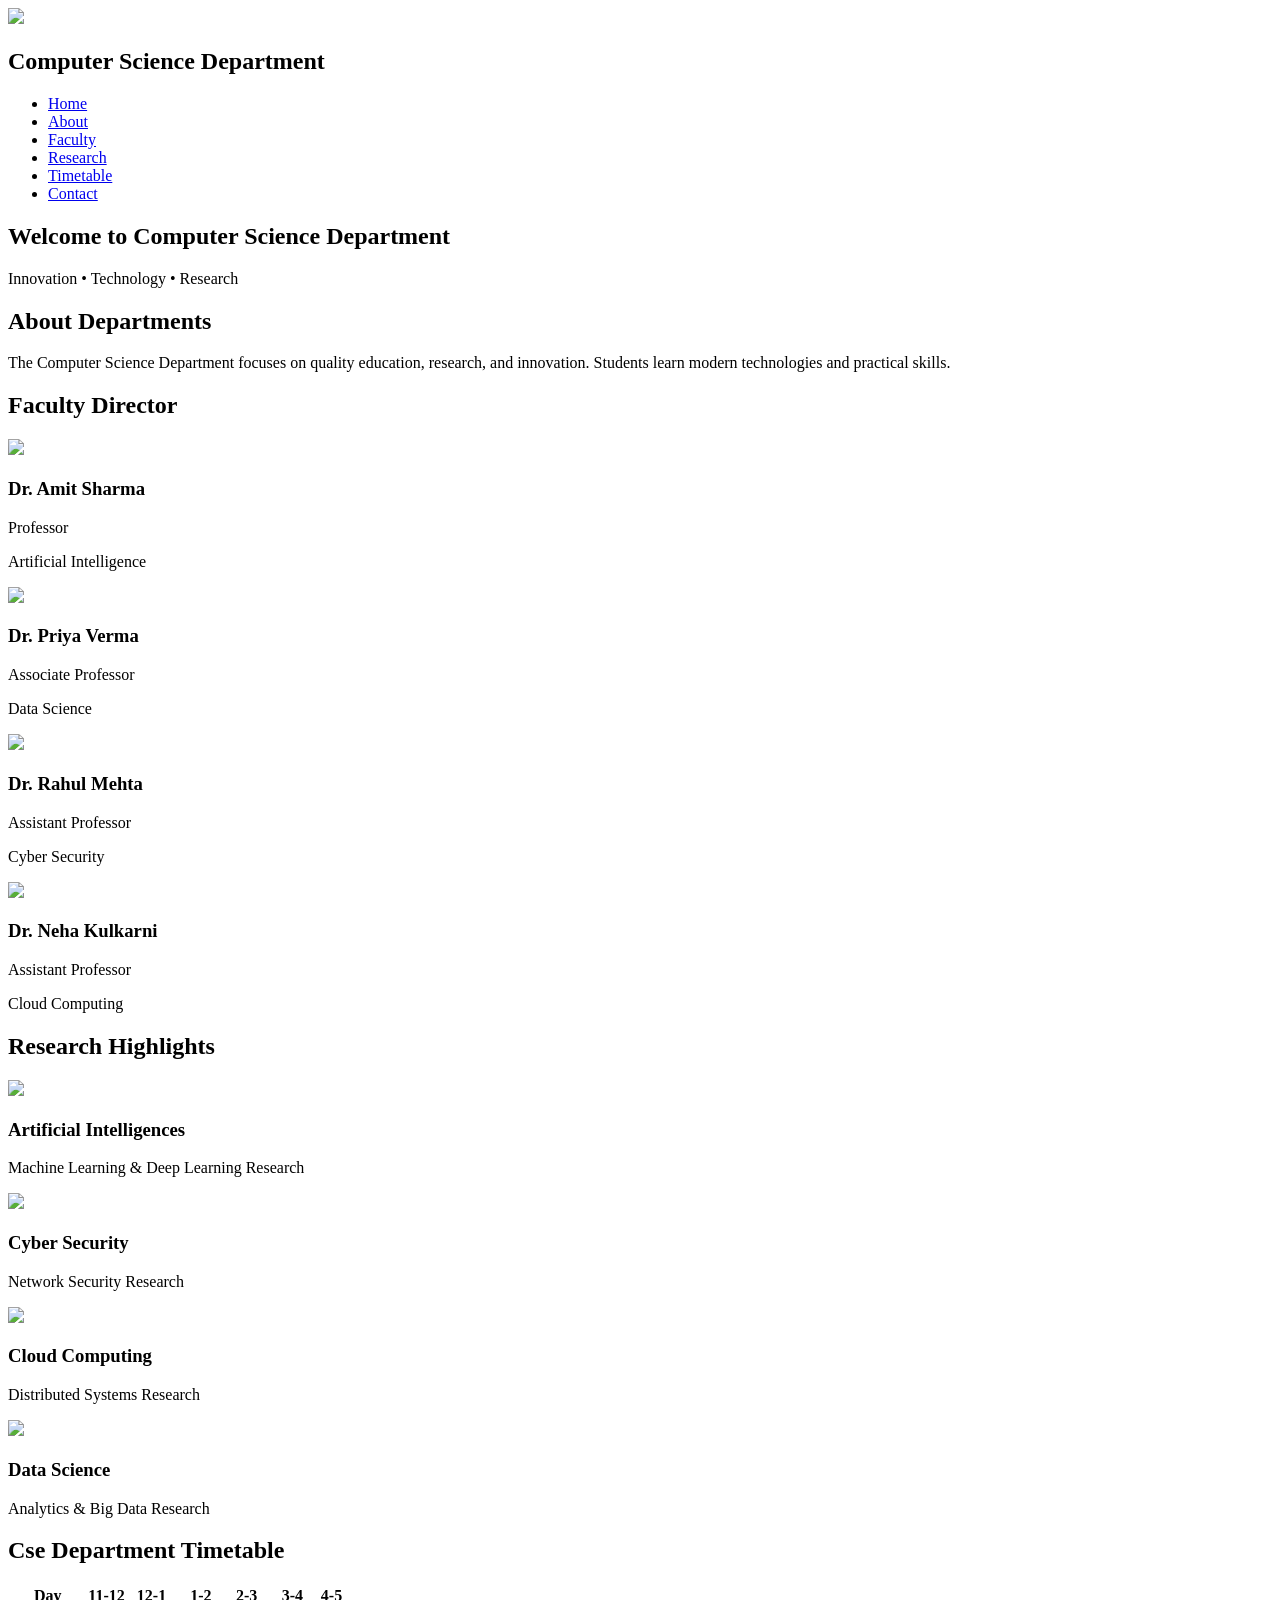
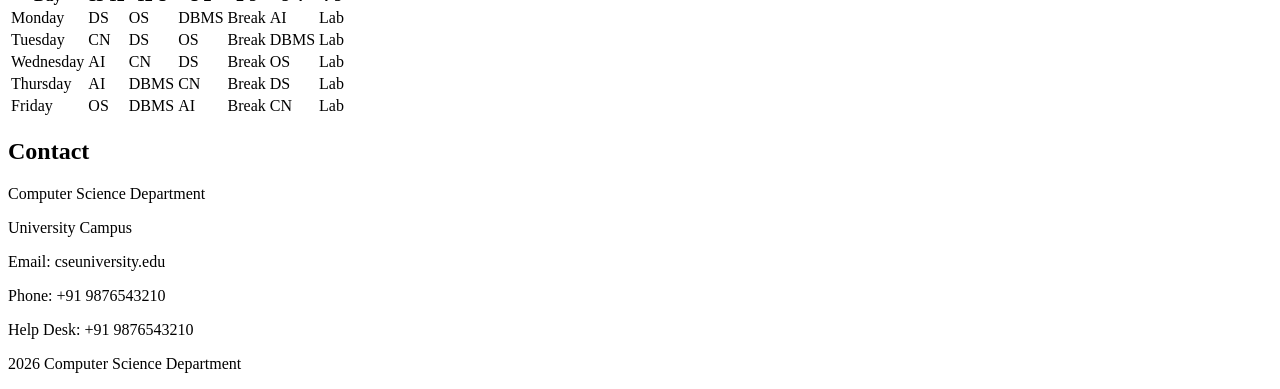
==== index.html @ 28548a64 "use footer tag in last" ====
<!DOCTYPE html>
<html lang="en">

<head>
    <meta charset="UTF-8">
    <meta name="viewport" content="width=device-width, initial-scale=1.0">
    <title>cse department website</title>
</head>

<body>
    <header class="header" <div class="logo">
        <img src="https://cdn-icons-png.flaticon.com/512/3135/3135755.png">
        <h2>Computer Science Department</h2>
        </div>
        <nav class="navbar">
            <ul>
                <li><a href="#home">Home</a></li>
                <li><a href="#about">About</a></li>
                <li><a href="#faculty">Faculty</a></li>
                <li><a href="#research">Research</a></li>
                <li><a href="#timetable">Timetable</a></li>
                <li><a href="#contact">Contact</a></li>
            </ul>
        </nav>

    </header>
    <section class="hero" id="home">
        <h1>Welcome to Computer Science Department</h1>
        <p>Innovation • Technology • Research</p>
    </section>
    <section id="about">
        <h2>About Departments</h2>
        <p>The Computer Science Department focuses on quality education, research, and innovation. Students learn modern technologies and practical skills.</p>
    </section>
    <section id="faculty">

        <h2>Faculty Director</h2>
        <div class="card-container">

            <div class="card">
                <img src="https://encrypted-tbn0.gstatic.com/images?q=tbn:ANd9GcR1TeqhVVmmTycRITb6mKWR4IgjsB3_jpi8Ow&s">
                <h3>Dr. Amit Sharma</h3>
                <p>Professor</p>
                <p>Artificial Intelligence</p>
            </div>
            <div class="card">
                <img src="https://images.unsplash.com/photo-1607746882042-944635dfe10e">
                <h3>Dr. Priya Verma</h3>
                <p>Associate Professor</p>
                <p>Data Science</p>
            </div>
            <div class="card">
                <img src="https://img.freepik.com/free-photo/portrait-confident-senior-businessman-office_1262-2396.jpg?semt=ais_hybrid&w=740&q=80">
                <h3>Dr. Rahul Mehta</h3>
                <p>Assistant Professor</p>
                <p>Cyber Security</p>
            </div>
            <div class="card">
                <img src="https://www.shutterstock.com/image-photo/mature-female-professor-standing-college-260nw-2505143617.jpg">
                <h3>Dr. Neha Kulkarni</h3>
                <p>Assistant Professor</p>
                <p>Cloud Computing</p>
            </div>

        </div>
    </section>

    <section id="research">

        <h2>Research Highlights</h2>

        <div class="card-container">
            <div class="card">
                <img src="https://images.unsplash.com/photo-1555949963-aa79dcee981c">
                <h3>Artificial Intelligences</h3>
                <p>Machine Learning & Deep Learning Research</p>
            </div>
            <div class="card">
                <img src="https://images.unsplash.com/photo-1550751827-4bd374c3f58b">
                <h3>Cyber Security</h3>
                <p>Network Security Research</p>
            </div>
            <div class="card">
                <img src="https://images.unsplash.com/photo-1451187580459-43490279c0fa">
                <h3>Cloud Computing</h3>
                <p>Distributed Systems Research</p>
            </div>
            <div class="card">
                <img src="https://images.unsplash.com/photo-1551288049-bebda4e38f71">
                <h3>Data Science</h3>
                <p>Analytics & Big Data Research</p>
            </div>
        </div>
    </section>

    <section id="timetable">

        <h2>Cse Department Timetable</h2>

        <div class="table-container">
            <table>
                <tr>
                    <th>Day</th>
                    <th>11-12</th>
                    <th>12-1</th>
                    <th>1-2</th>
                    <th>2-3</th>
                    <th>3-4</th>
                    <th>4-5</th>
                </tr>
                <tr>
                    <td>Monday</td>
                    <td>DS</td>
                    <td>OS</td>
                    <td>DBMS</td>
                    <td>Break</td>
                    <td>AI</td>
                    <td>Lab</td>
                </tr>
                <tr>
                    <td>Tuesday</td>
                    <td>CN</td>
                    <td>DS</td>
                    <td>OS</td>
                    <td>Break</td>
                    <td>DBMS</td>
                    <td>Lab</td>
                </tr>
                <tr>
                    <td>Wednesday</td>
                    <td>AI</td>
                    <td>CN</td>
                    <td>DS</td>
                    <td>Break</td>
                    <td>OS</td>
                    <td>Lab</td>
                </tr>

                <tr>
                    <td>Thursday</td>
                    <td>AI</td>
                    <td>DBMS</td>
                    <td>CN</td>
                    <td>Break</td>
                    <td>DS</td>
                    <td>Lab</td>
                </tr>

                <tr>
                    <td>Friday</td>
                    <td>OS</td>
                    <td>DBMS</td>
                    <td>AI</td>
                    <td>Break</td>
                    <td>CN</td>
                    <td>Lab</td>
                </tr>

            </table>
        </div>

    </section>

    <section id="contact">

        <h2>Contact</h2>
        <p>Computer Science Department</p>
        <p>University Campus</p>
        <p>Email: cseuniversity.edu</p>
        <p>Phone: +91 9876543210</p>
        <p>Help Desk: +91 9876543210</p>

    </section>
    <footer>

        <p>2026 Computer Science Department</p>

    </footer>

</body>

</html>
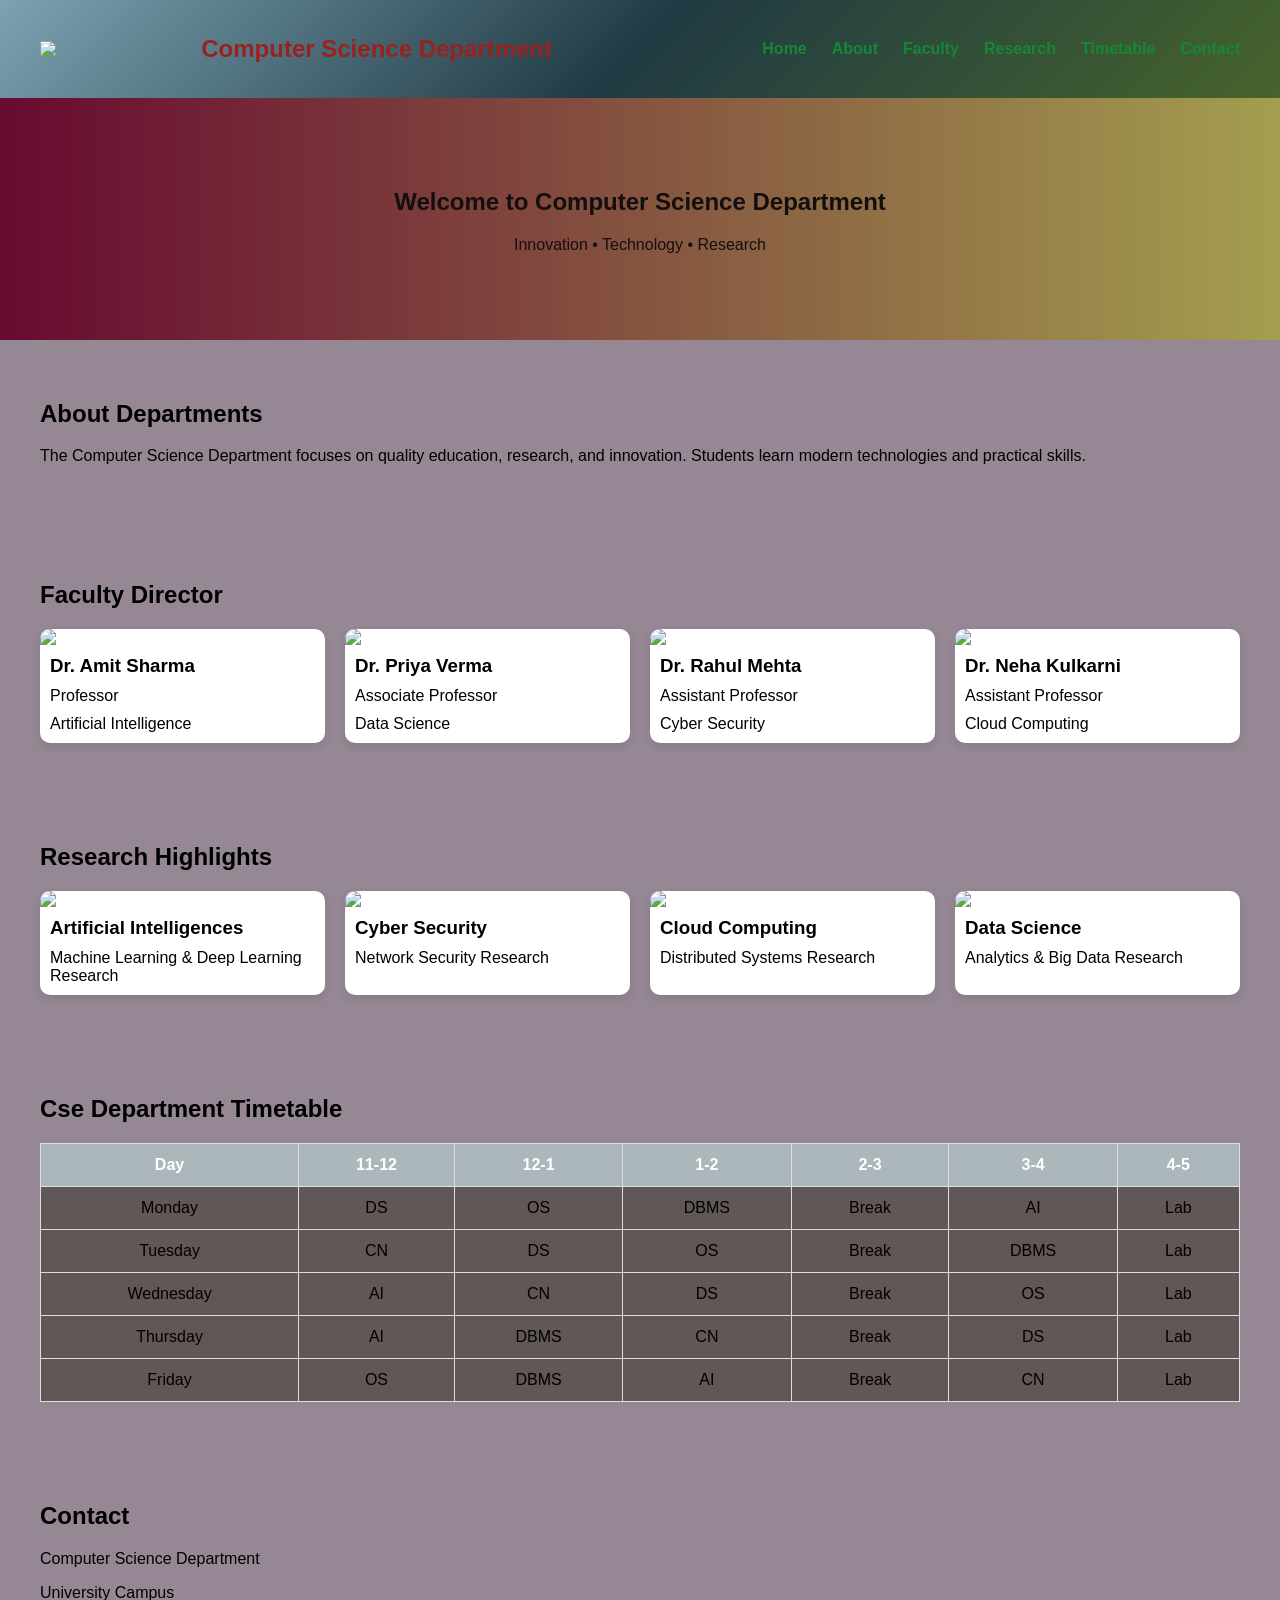
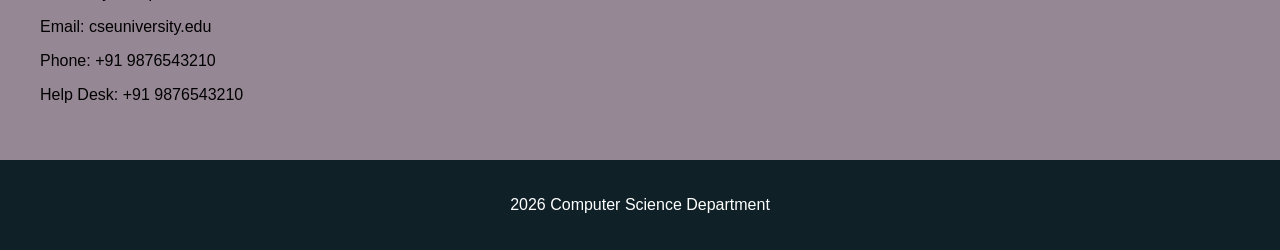
==== commit 79953598: "css link" ====
--- a/index.html
+++ b/index.html
@@ -5,6 +5,7 @@
     <meta charset="UTF-8">
     <meta name="viewport" content="width=device-width, initial-scale=1.0">
     <title>cse department website</title>
+    <link rel="stylesheet" href="style.css">
 </head>
 
 <body>
--- a/style.css
+++ b/style.css
@@ -0,0 +1,126 @@
+                            body {
+                                margin: 0;
+                                font-family: Arial, sans-serif;
+                                background-color: #968794;
+                            }
+                            
+                            .header {
+                                display: flex;
+                                justify-content: space-between;
+                                align-items: center;
+                                padding: 15px 40px;
+                                background: linear-gradient(135deg, #7ca2b3, #203a43, #47642c);
+                                color: rgb(153, 34, 30);
+                                position: sticky;
+                                top: 0;
+                                z-index: 1000;
+                            }
+                            
+                            .logo {
+                                display: flex;
+                                align-items: center;
+                                gap: 10px;
+                            }
+                            
+                            .logo img {
+                                width: 40px;
+                            }
+                            
+                            .navbar ul {
+                                display: flex;
+                                list-style: none;
+                            }
+                            
+                            .navbar ul li {
+                                margin-left: 25px;
+                            }
+                            
+                            .navbar ul li a {
+                                color: rgb(20, 136, 55);
+                                text-decoration: none;
+                                font-weight: bold;
+                                transition: .3s;
+                            }
+                            
+                            .navbar ul li a:hover {
+                                color: #7a7812;
+                            }
+                            
+                            .hero {
+                                background: linear-gradient(to right, #680a31, #a39e4f);
+                                color: rgb(19, 15, 15);
+                                text-align: center;
+                                padding: 70px;
+                            }
+                            
+                            section {
+                                padding: 40px;
+                            }
+                            
+                            .card-container {
+                                display: grid;
+                                grid-template-columns: repeat(auto-fit, minmax(250px, 1fr));
+                                gap: 20px;
+                            }
+                            
+                            .card {
+                                background: rgb(255, 255, 255);
+                                border-radius: 10px;
+                                box-shadow: 0 4px 10px rgba(0, 0, 0, 0.1);
+                                overflow: hidden;
+                                transition: .3s;
+                                display: flex;
+                                flex-direction: column;
+                                height: 100%;
+                            }
+                            
+                            .card h3 {
+                                padding: 10px;
+                                margin: 0;
+                            }
+                            
+                            .card p {
+                                padding: 0 10px 10px;
+                                margin: 0;
+                            }
+                            
+                            table {
+                                width: 100%;
+                                border-collapse: collapse;
+                                background: rgb(97, 87, 87);
+                            }
+                            
+                            th {
+                                background: #acb7bb;
+                                color: white;
+                            }
+                            
+                            th,
+                            td {
+                                padding: 12px;
+                                border: 1px solid #dddddd;
+                                text-align: center;
+                            }
+                            
+                            footer {
+                                background: #0f2027;
+                                color: rgb(255, 255, 255);
+                                text-align: center;
+                                padding: 20px;
+                            }
+                            
+                            .table-container {
+                                overflow-x: auto;
+                            }
+                            
+                            @media(max-width:768px) {
+                                .header {
+                                    flex-direction: column;
+                                }
+                                .navbar ul {
+                                    flex-direction: column;
+                                }
+                                .navbar ul li {
+                                    margin: 10px 0;
+                                }
+                            }
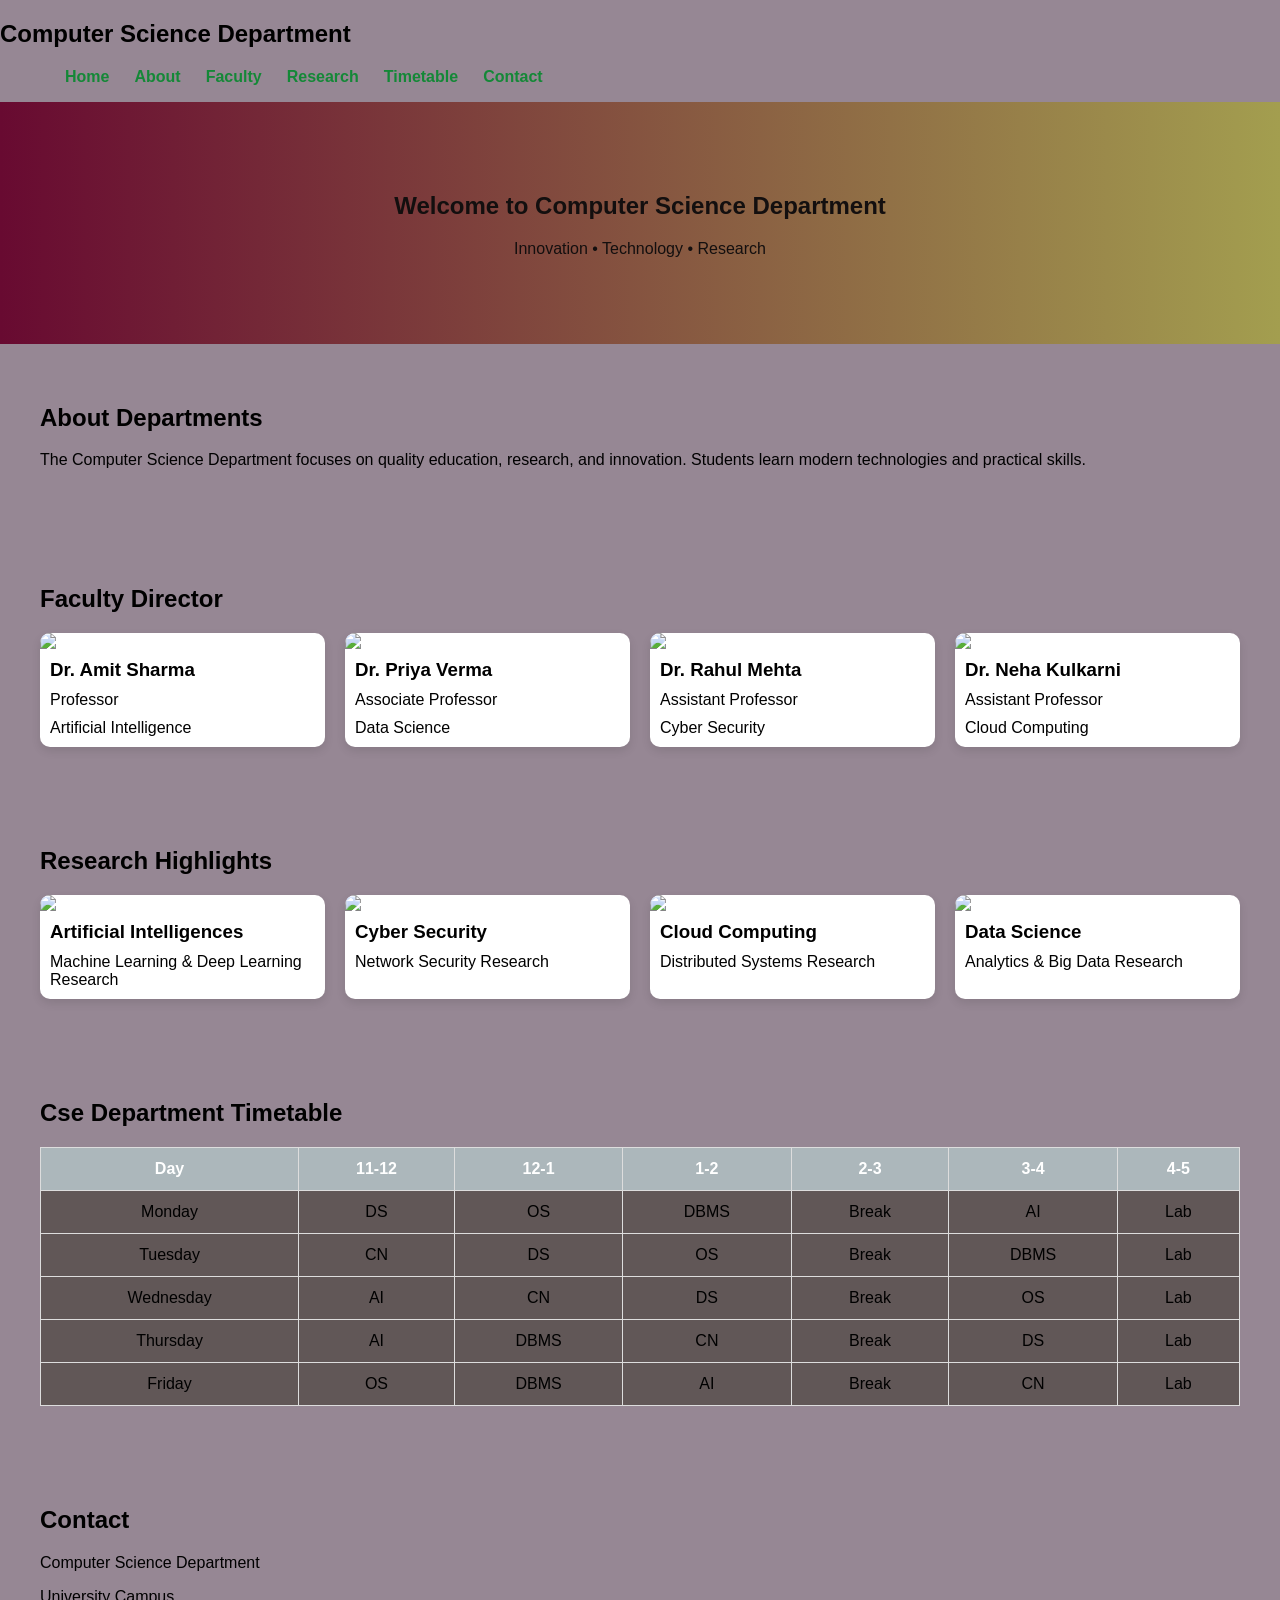
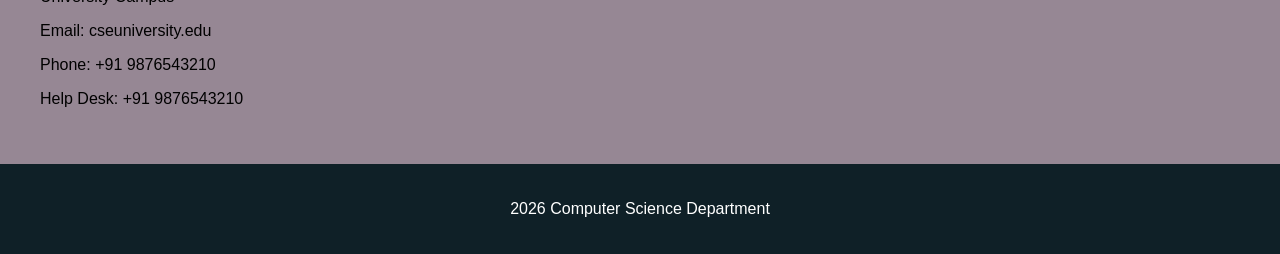
==== commit 7a16e9c8: "logo remove" ====
--- a/index.html
+++ b/index.html
@@ -9,20 +9,20 @@
 </head>
 
 <body>
-    <header class="header" <div class="logo">
-        <img src="https://cdn-icons-png.flaticon.com/512/3135/3135755.png">
-        <h2>Computer Science Department</h2>
-        </div>
-        <nav class="navbar">
-            <ul>
-                <li><a href="#home">Home</a></li>
-                <li><a href="#about">About</a></li>
-                <li><a href="#faculty">Faculty</a></li>
-                <li><a href="#research">Research</a></li>
-                <li><a href="#timetable">Timetable</a></li>
-                <li><a href="#contact">Contact</a></li>
-            </ul>
-        </nav>
+
+
+    <h2>Computer Science Department</h2>
+    </div>
+    <nav class="navbar">
+        <ul>
+            <li><a href="#home">Home</a></li>
+            <li><a href="#about">About</a></li>
+            <li><a href="#faculty">Faculty</a></li>
+            <li><a href="#research">Research</a></li>
+            <li><a href="#timetable">Timetable</a></li>
+            <li><a href="#contact">Contact</a></li>
+        </ul>
+    </nav>
 
     </header>
     <section class="hero" id="home">
--- a/style.css
+++ b/style.css
@@ -23,7 +23,8 @@
                             }
                             
                             .logo img {
-                                width: 40px;
+                                width: 50px;
+                                height: auto;
                             }
                             
                             .navbar ul {
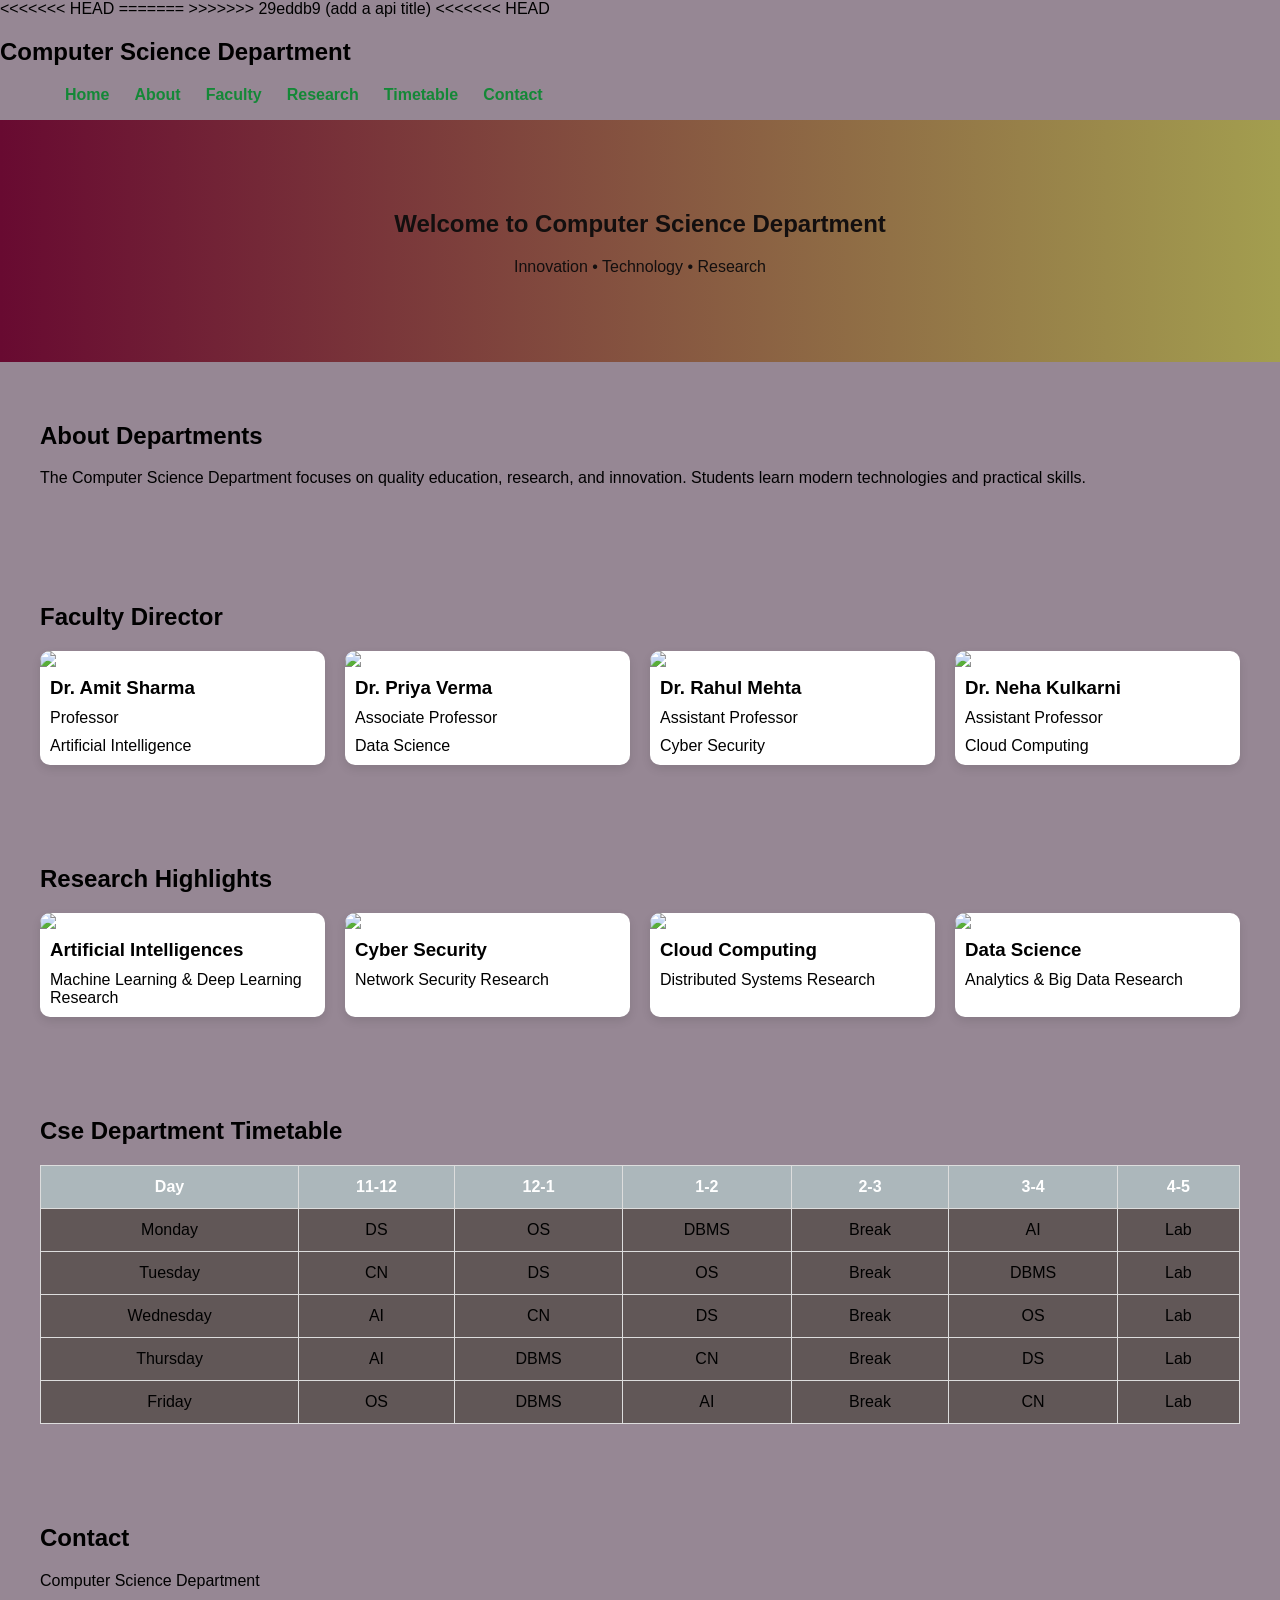
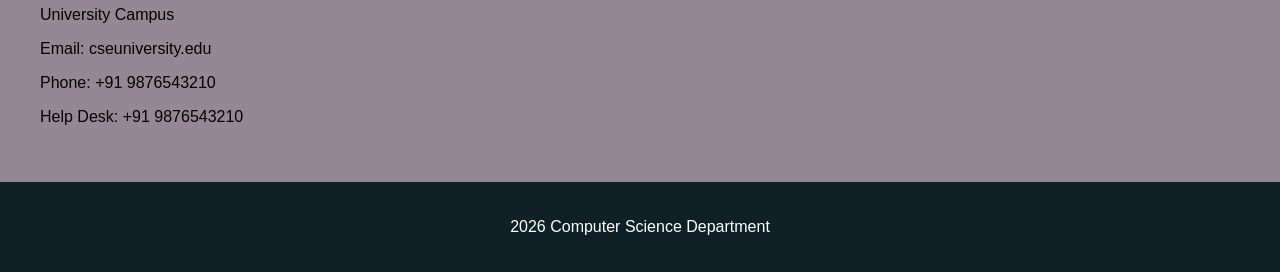
==== commit 1115c000: "add a api title" ====
--- a/index.html
+++ b/index.html
@@ -2,14 +2,22 @@
 <html lang="en">
 
 <head>
+<<<<<<< HEAD
     <meta charset="UTF-8">
     <meta name="viewport" content="width=device-width, initial-scale=1.0">
     <title>cse department website</title>
     <link rel="stylesheet" href="style.css">
+=======
+<meta charset="UTF-8">
+<meta name="viewport" content="width=device-width, initial-scale=1.0">
+<title>Experiential Learning</title>
+<link rel="stylesheet" href="style.css">
+>>>>>>> 29eddb9 (add a api title)
 </head>
 
 <body>
 
+<<<<<<< HEAD
 
     <h2>Computer Science Department</h2>
     </div>
@@ -177,7 +185,3 @@
         <p>2026 Computer Science Department</p>
 
     </footer>
-
-</body>
-
-</html>
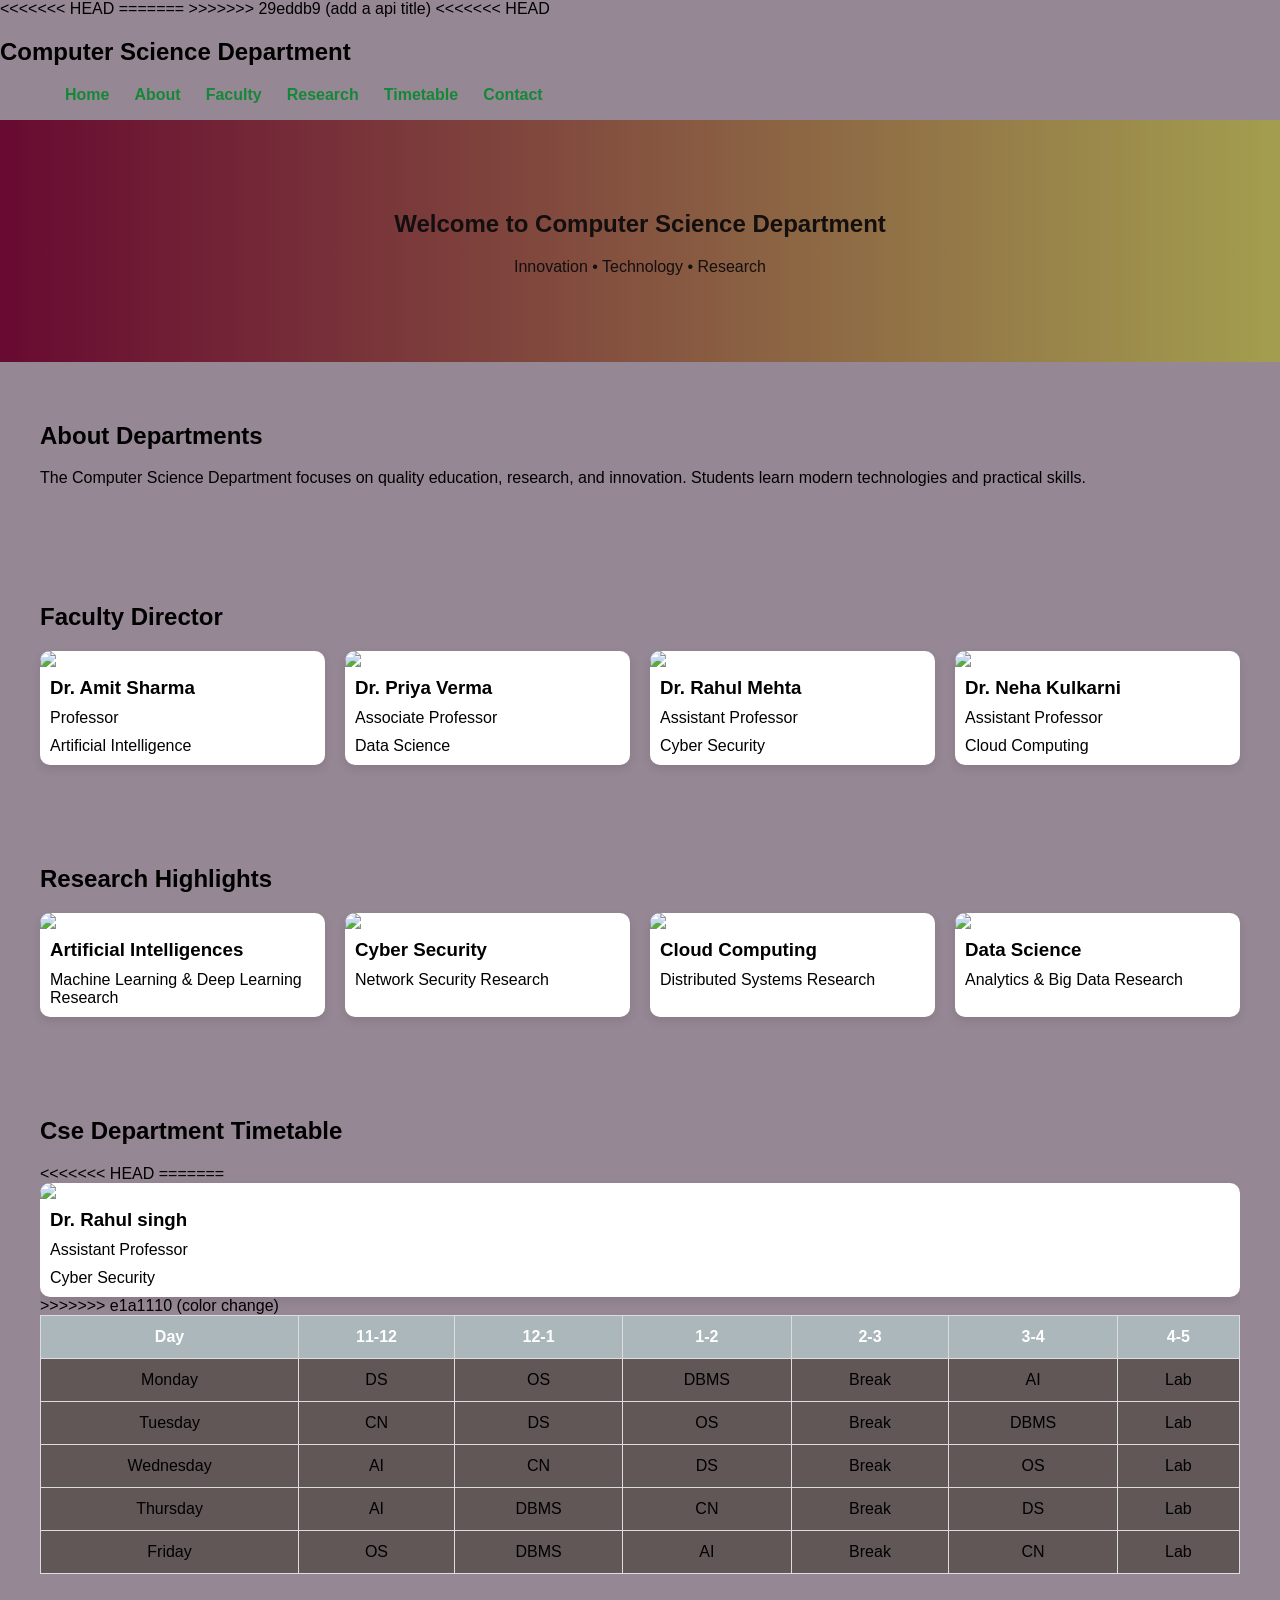
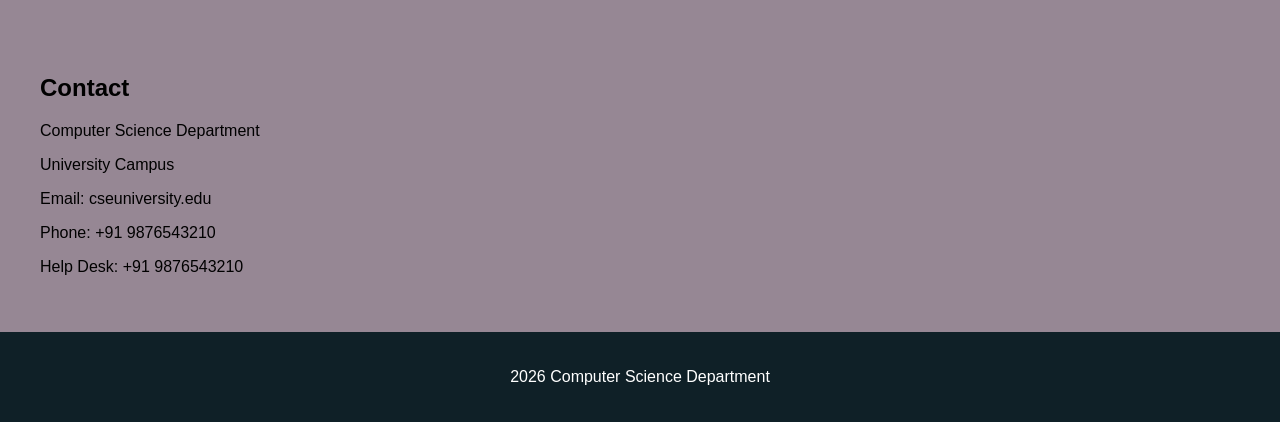
==== commit 70b65467: "color change" ====
--- a/index.html
+++ b/index.html
@@ -145,6 +145,7 @@
                     <td>Lab</td>
                 </tr>
 
+<<<<<<< HEAD
                 <tr>
                     <td>Thursday</td>
                     <td>AI</td>
@@ -154,6 +155,14 @@
                     <td>DS</td>
                     <td>Lab</td>
                 </tr>
+=======
+<div class="card">
+<img src="https://img.freepik.com/free-photo/portrait-confident-senior-businessman-office_1262-2396.jpg?semt=ais_hybrid&w=740&q=80">
+<h3>Dr. Rahul singh</h3>
+<p>Assistant Professor</p>
+<p>Cyber Security</p>
+</div>
+>>>>>>> e1a1110 (color change)
 
                 <tr>
                     <td>Friday</td>
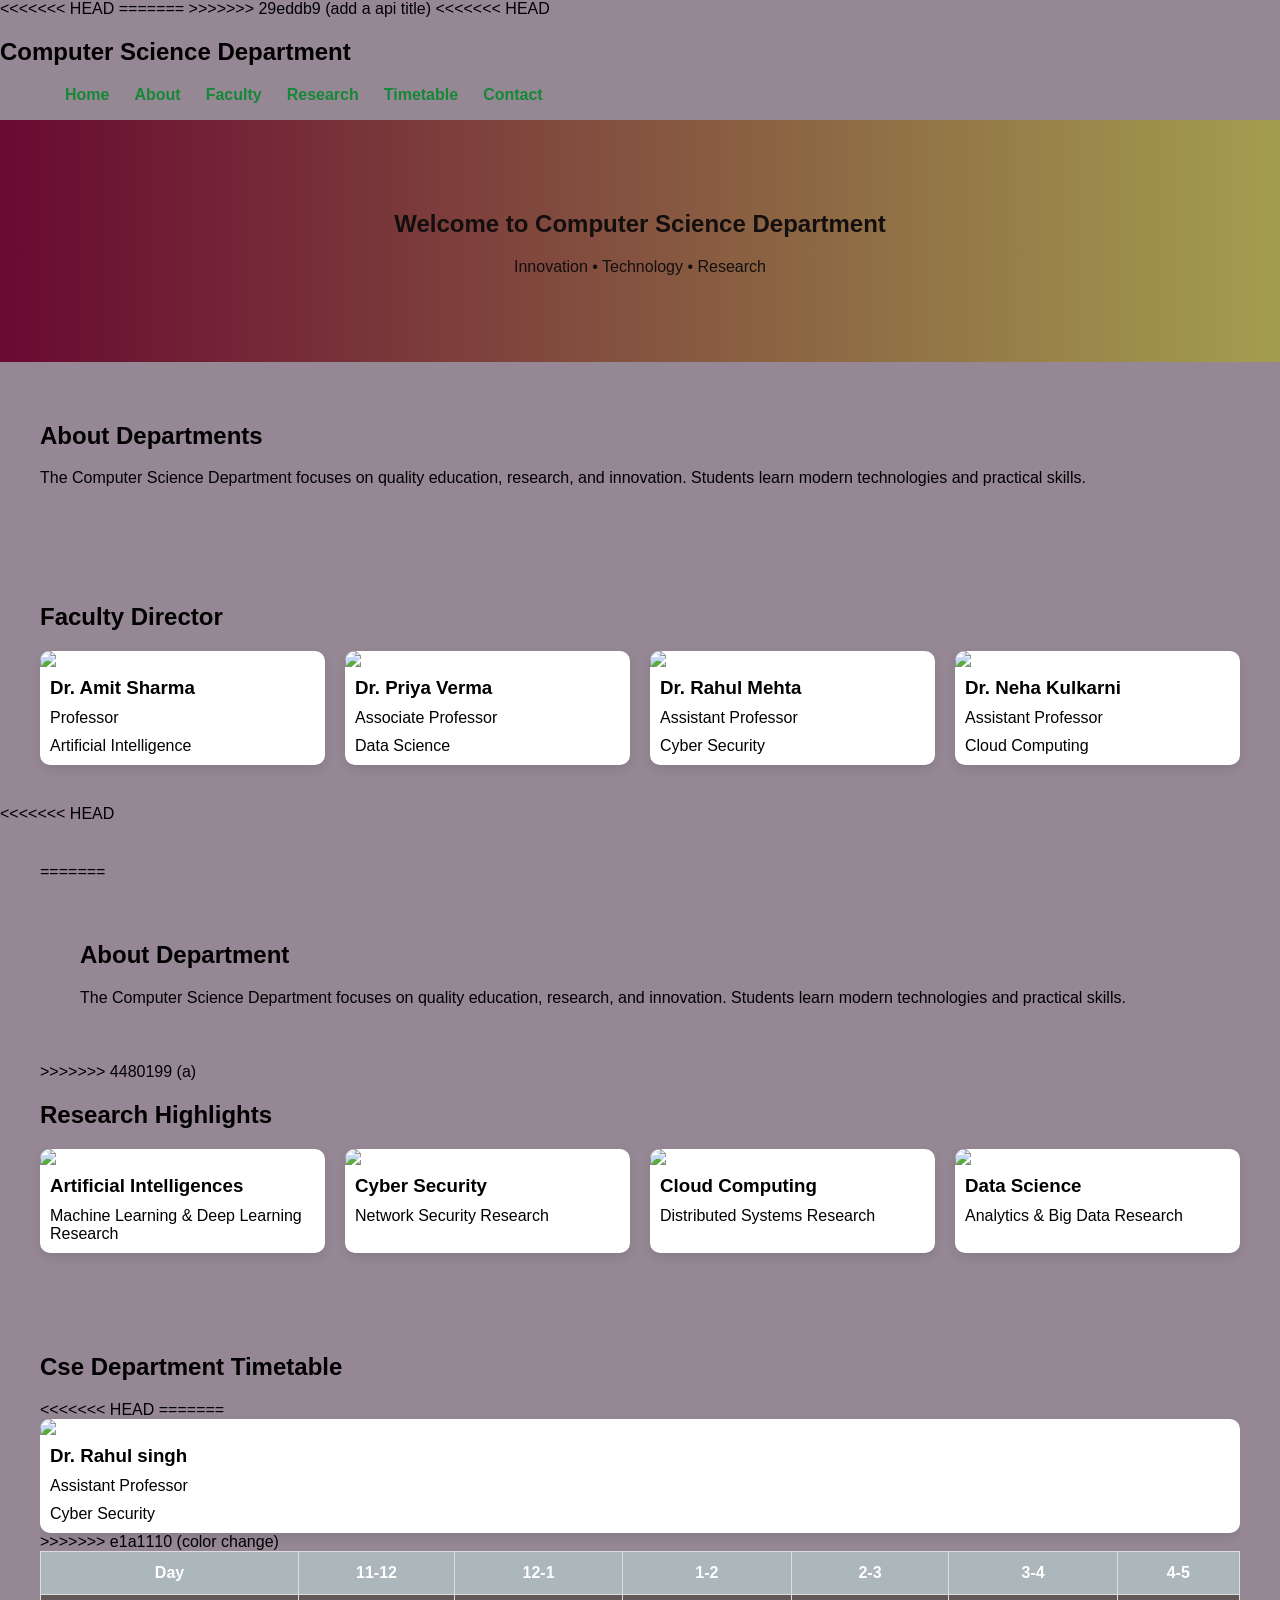
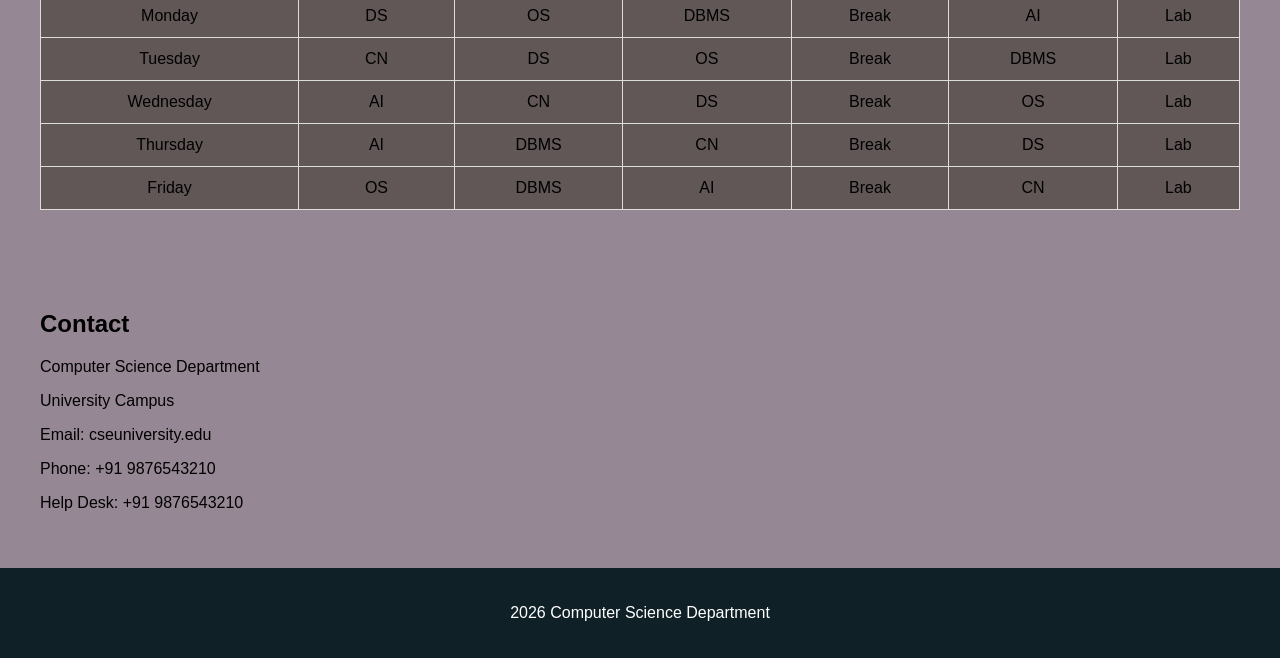
==== commit a372661b: "a" ====
--- a/index.html
+++ b/index.html
@@ -74,7 +74,14 @@
         </div>
     </section>
 
+<<<<<<< HEAD
     <section id="research">
+=======
+<section id="about">
+<h2>About Department</h2>
+<p>The Computer Science Department focuses on quality education, research, and innovation. Students learn modern technologies and practical skills.</p>
+</section>
+>>>>>>> 4480199 (a)
 
         <h2>Research Highlights</h2>
 
--- a/style.css
+++ b/style.css
@@ -1,127 +1,127 @@
-                            body {
-                                margin: 0;
-                                font-family: Arial, sans-serif;
-                                background-color: #968794;
-                            }
-                            
-                            .header {
-                                display: flex;
-                                justify-content: space-between;
-                                align-items: center;
-                                padding: 15px 40px;
-                                background: linear-gradient(135deg, #7ca2b3, #203a43, #47642c);
-                                color: rgb(153, 34, 30);
-                                position: sticky;
-                                top: 0;
-                                z-index: 1000;
-                            }
-                            
-                            .logo {
-                                display: flex;
-                                align-items: center;
-                                gap: 10px;
-                            }
-                            
-                            .logo img {
-                                width: 50px;
-                                height: auto;
-                            }
-                            
-                            .navbar ul {
-                                display: flex;
-                                list-style: none;
-                            }
-                            
-                            .navbar ul li {
-                                margin-left: 25px;
-                            }
-                            
-                            .navbar ul li a {
-                                color: rgb(20, 136, 55);
-                                text-decoration: none;
-                                font-weight: bold;
-                                transition: .3s;
-                            }
-                            
-                            .navbar ul li a:hover {
-                                color: #7a7812;
-                            }
-                            
-                            .hero {
-                                background: linear-gradient(to right, #680a31, #a39e4f);
-                                color: rgb(19, 15, 15);
-                                text-align: center;
-                                padding: 70px;
-                            }
-                            
-                            section {
-                                padding: 40px;
-                            }
-                            
-                            .card-container {
-                                display: grid;
-                                grid-template-columns: repeat(auto-fit, minmax(250px, 1fr));
-                                gap: 20px;
-                            }
-                            
-                            .card {
-                                background: rgb(255, 255, 255);
-                                border-radius: 10px;
-                                box-shadow: 0 4px 10px rgba(0, 0, 0, 0.1);
-                                overflow: hidden;
-                                transition: .3s;
-                                display: flex;
-                                flex-direction: column;
-                                height: 100%;
-                            }
-                            
-                            .card h3 {
-                                padding: 10px;
-                                margin: 0;
-                            }
-                            
-                            .card p {
-                                padding: 0 10px 10px;
-                                margin: 0;
-                            }
-                            
-                            table {
-                                width: 100%;
-                                border-collapse: collapse;
-                                background: rgb(97, 87, 87);
-                            }
-                            
-                            th {
-                                background: #acb7bb;
-                                color: white;
-                            }
-                            
-                            th,
-                            td {
-                                padding: 12px;
-                                border: 1px solid #dddddd;
-                                text-align: center;
-                            }
-                            
-                            footer {
-                                background: #0f2027;
-                                color: rgb(255, 255, 255);
-                                text-align: center;
-                                padding: 20px;
-                            }
-                            
-                            .table-container {
-                                overflow-x: auto;
-                            }
-                            
-                            @media(max-width:768px) {
-                                .header {
-                                    flex-direction: column;
-                                }
-                                .navbar ul {
-                                    flex-direction: column;
-                                }
-                                .navbar ul li {
-                                    margin: 10px 0;
-                                }
-                            }+body {
+    margin: 0;
+    font-family: Arial, sans-serif;
+    background-color: #968794;
+}
+
+.header {
+    display: flex;
+    justify-content: space-between;
+    align-items: center;
+    padding: 15px 40px;
+    background: linear-gradient(135deg, #7ca2b3, #203a43, #47642c);
+    color: rgb(77, 33, 32);
+    position: sticky;
+    top: 0;
+    z-index: 1000;
+}
+
+.logo {
+    display: flex;
+    align-items: center;
+    gap: 10px;
+}
+
+.logo img {
+    width: 50px;
+    height: auto;
+}
+
+.navbar ul {
+    display: flex;
+    list-style: none;
+}
+
+.navbar ul li {
+    margin-left: 25px;
+}
+
+.navbar ul li a {
+    color: rgb(20, 136, 55);
+    text-decoration: none;
+    font-weight: bold;
+    transition: .3s;
+}
+
+.navbar ul li a:hover {
+    color: #7a7812;
+}
+
+.hero {
+    background: linear-gradient(to right, #680a31, #a39e4f);
+    color: rgb(19, 15, 15);
+    text-align: center;
+    padding: 70px;
+}
+
+section {
+    padding: 40px;
+}
+
+.card-container {
+    display: grid;
+    grid-template-columns: repeat(auto-fit, minmax(250px, 1fr));
+    gap: 20px;
+}
+
+.card {
+    background: rgb(255, 255, 255);
+    border-radius: 10px;
+    box-shadow: 0 4px 10px rgba(0, 0, 0, 0.1);
+    overflow: hidden;
+    transition: .3s;
+    display: flex;
+    flex-direction: column;
+    height: 100%;
+}
+
+.card h3 {
+    padding: 10px;
+    margin: 0;
+}
+
+.card p {
+    padding: 0 10px 10px;
+    margin: 0;
+}
+
+table {
+    width: 100%;
+    border-collapse: collapse;
+    background: rgb(97, 87, 87);
+}
+
+th {
+    background: #acb7bb;
+    color: white;
+}
+
+th,
+ td {
+    padding: 12px;
+    border: 1px solid #dddddd;
+    text-align: center;
+}
+
+footer {
+    background: #0f2027;
+    color: rgb(255, 255, 255);
+    text-align: center;
+    padding: 20px;
+}
+
+.table-container {
+    overflow-x: auto;
+}
+
+@media (max-width: 768px) {
+    .header {
+        flex-direction: column;
+    }
+    .navbar ul {
+        flex-direction: column;
+    }
+    .navbar ul li {
+        margin: 10px 0;
+    }
+}
--- a/style.css
+++ b/style.css
@@ -1,127 +1,127 @@
-                            body {
-                                margin: 0;
-                                font-family: Arial, sans-serif;
-                                background-color: #968794;
-                            }
-                            
-                            .header {
-                                display: flex;
-                                justify-content: space-between;
-                                align-items: center;
-                                padding: 15px 40px;
-                                background: linear-gradient(135deg, #7ca2b3, #203a43, #47642c);
-                                color: rgb(153, 34, 30);
-                                position: sticky;
-                                top: 0;
-                                z-index: 1000;
-                            }
-                            
-                            .logo {
-                                display: flex;
-                                align-items: center;
-                                gap: 10px;
-                            }
-                            
-                            .logo img {
-                                width: 50px;
-                                height: auto;
-                            }
-                            
-                            .navbar ul {
-                                display: flex;
-                                list-style: none;
-                            }
-                            
-                            .navbar ul li {
-                                margin-left: 25px;
-                            }
-                            
-                            .navbar ul li a {
-                                color: rgb(20, 136, 55);
-                                text-decoration: none;
-                                font-weight: bold;
-                                transition: .3s;
-                            }
-                            
-                            .navbar ul li a:hover {
-                                color: #7a7812;
-                            }
-                            
-                            .hero {
-                                background: linear-gradient(to right, #680a31, #a39e4f);
-                                color: rgb(19, 15, 15);
-                                text-align: center;
-                                padding: 70px;
-                            }
-                            
-                            section {
-                                padding: 40px;
-                            }
-                            
-                            .card-container {
-                                display: grid;
-                                grid-template-columns: repeat(auto-fit, minmax(250px, 1fr));
-                                gap: 20px;
-                            }
-                            
-                            .card {
-                                background: rgb(255, 255, 255);
-                                border-radius: 10px;
-                                box-shadow: 0 4px 10px rgba(0, 0, 0, 0.1);
-                                overflow: hidden;
-                                transition: .3s;
-                                display: flex;
-                                flex-direction: column;
-                                height: 100%;
-                            }
-                            
-                            .card h3 {
-                                padding: 10px;
-                                margin: 0;
-                            }
-                            
-                            .card p {
-                                padding: 0 10px 10px;
-                                margin: 0;
-                            }
-                            
-                            table {
-                                width: 100%;
-                                border-collapse: collapse;
-                                background: rgb(97, 87, 87);
-                            }
-                            
-                            th {
-                                background: #acb7bb;
-                                color: white;
-                            }
-                            
-                            th,
-                            td {
-                                padding: 12px;
-                                border: 1px solid #dddddd;
-                                text-align: center;
-                            }
-                            
-                            footer {
-                                background: #0f2027;
-                                color: rgb(255, 255, 255);
-                                text-align: center;
-                                padding: 20px;
-                            }
-                            
-                            .table-container {
-                                overflow-x: auto;
-                            }
-                            
-                            @media(max-width:768px) {
-                                .header {
-                                    flex-direction: column;
-                                }
-                                .navbar ul {
-                                    flex-direction: column;
-                                }
-                                .navbar ul li {
-                                    margin: 10px 0;
-                                }
-                            }+body {
+    margin: 0;
+    font-family: Arial, sans-serif;
+    background-color: #968794;
+}
+
+.header {
+    display: flex;
+    justify-content: space-between;
+    align-items: center;
+    padding: 15px 40px;
+    background: linear-gradient(135deg, #7ca2b3, #203a43, #47642c);
+    color: rgb(77, 33, 32);
+    position: sticky;
+    top: 0;
+    z-index: 1000;
+}
+
+.logo {
+    display: flex;
+    align-items: center;
+    gap: 10px;
+}
+
+.logo img {
+    width: 50px;
+    height: auto;
+}
+
+.navbar ul {
+    display: flex;
+    list-style: none;
+}
+
+.navbar ul li {
+    margin-left: 25px;
+}
+
+.navbar ul li a {
+    color: rgb(20, 136, 55);
+    text-decoration: none;
+    font-weight: bold;
+    transition: .3s;
+}
+
+.navbar ul li a:hover {
+    color: #7a7812;
+}
+
+.hero {
+    background: linear-gradient(to right, #680a31, #a39e4f);
+    color: rgb(19, 15, 15);
+    text-align: center;
+    padding: 70px;
+}
+
+section {
+    padding: 40px;
+}
+
+.card-container {
+    display: grid;
+    grid-template-columns: repeat(auto-fit, minmax(250px, 1fr));
+    gap: 20px;
+}
+
+.card {
+    background: rgb(255, 255, 255);
+    border-radius: 10px;
+    box-shadow: 0 4px 10px rgba(0, 0, 0, 0.1);
+    overflow: hidden;
+    transition: .3s;
+    display: flex;
+    flex-direction: column;
+    height: 100%;
+}
+
+.card h3 {
+    padding: 10px;
+    margin: 0;
+}
+
+.card p {
+    padding: 0 10px 10px;
+    margin: 0;
+}
+
+table {
+    width: 100%;
+    border-collapse: collapse;
+    background: rgb(97, 87, 87);
+}
+
+th {
+    background: #acb7bb;
+    color: white;
+}
+
+th,
+ td {
+    padding: 12px;
+    border: 1px solid #dddddd;
+    text-align: center;
+}
+
+footer {
+    background: #0f2027;
+    color: rgb(255, 255, 255);
+    text-align: center;
+    padding: 20px;
+}
+
+.table-container {
+    overflow-x: auto;
+}
+
+@media (max-width: 768px) {
+    .header {
+        flex-direction: column;
+    }
+    .navbar ul {
+        flex-direction: column;
+    }
+    .navbar ul li {
+        margin: 10px 0;
+    }
+}
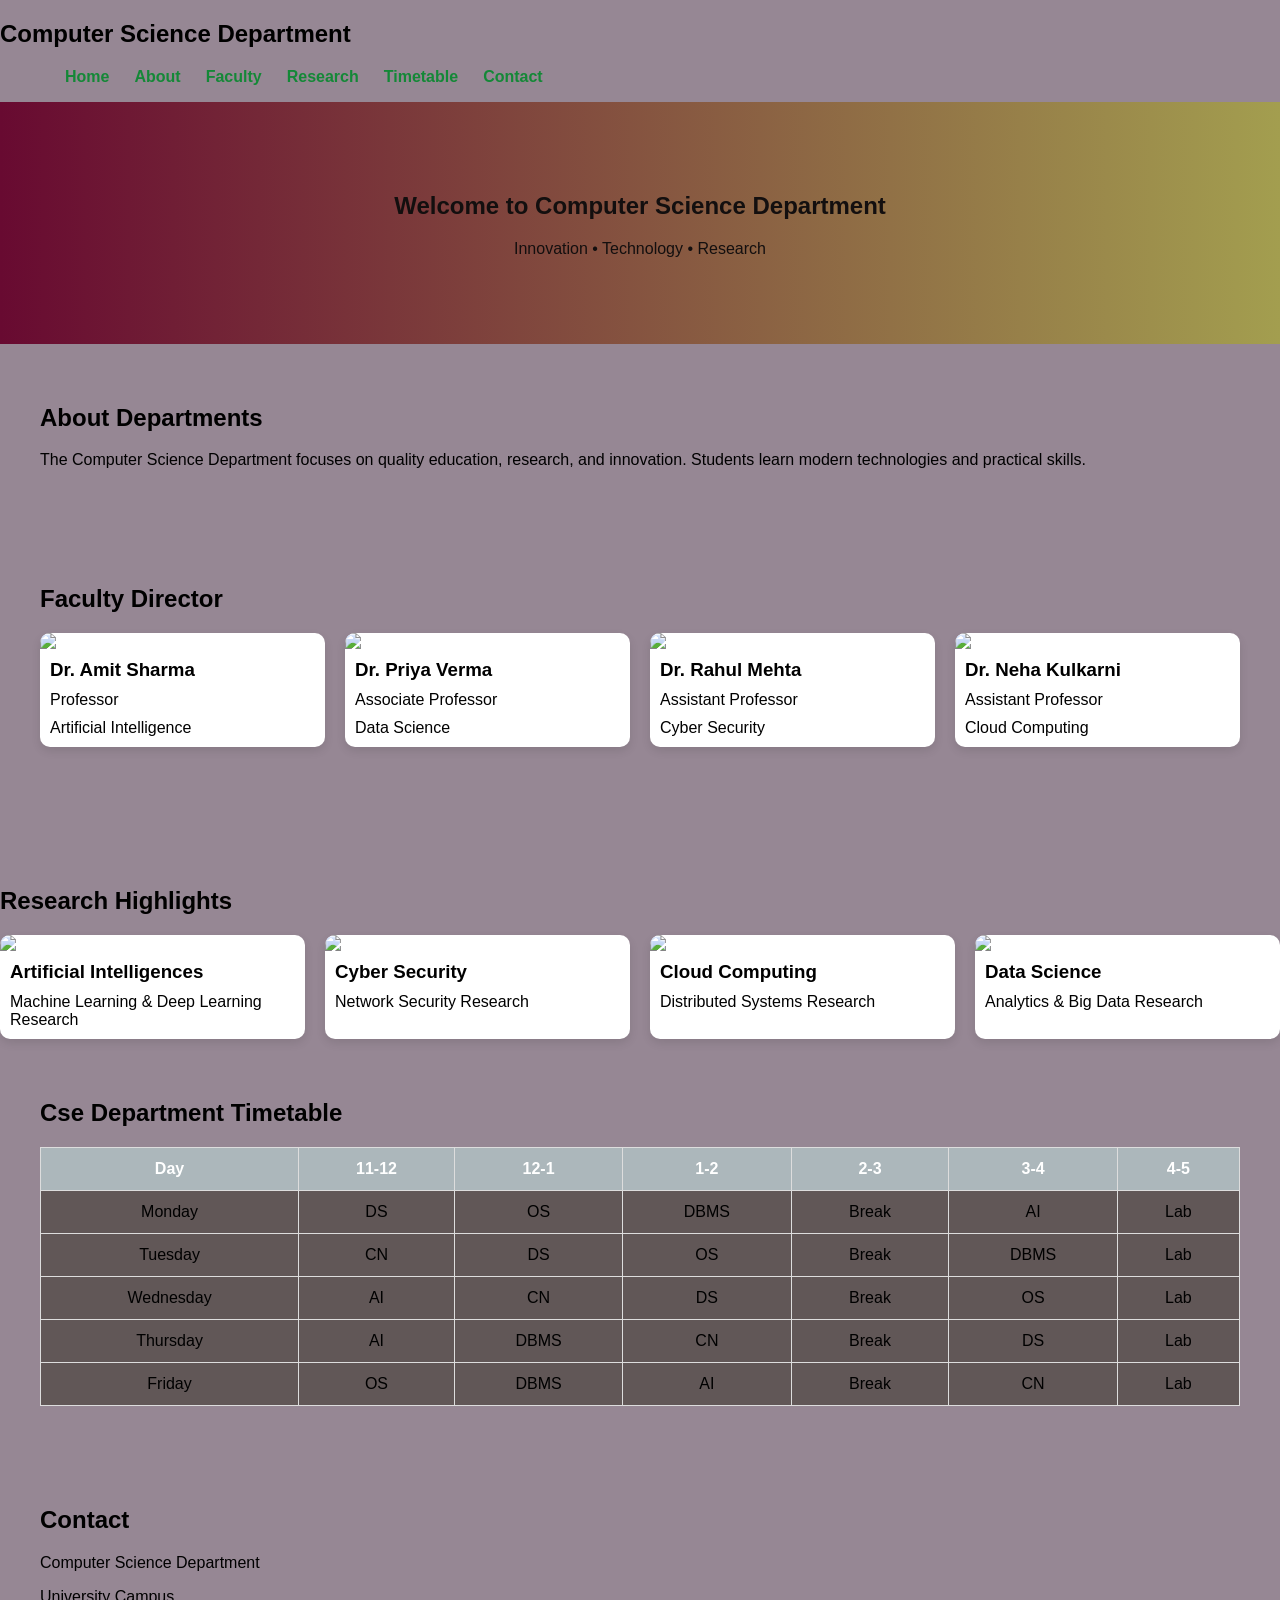
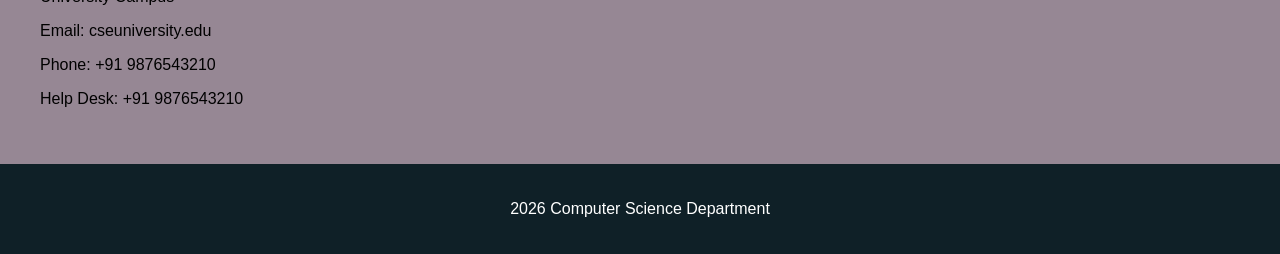
==== commit 6c661205: "smoothly scrolling view and behaviour" ====
--- a/index.html
+++ b/index.html
@@ -2,22 +2,20 @@
 <html lang="en">
 
 <head>
-<<<<<<< HEAD
+
     <meta charset="UTF-8">
     <meta name="viewport" content="width=device-width, initial-scale=1.0">
     <title>cse department website</title>
     <link rel="stylesheet" href="style.css">
-=======
+
 <meta charset="UTF-8">
 <meta name="viewport" content="width=device-width, initial-scale=1.0">
 <title>Experiential Learning</title>
-<link rel="stylesheet" href="style.css">
->>>>>>> 29eddb9 (add a api title)
 </head>
 
 <body>
 
-<<<<<<< HEAD
+
 
     <h2>Computer Science Department</h2>
     </div>
@@ -73,16 +71,7 @@
 
         </div>
     </section>
-
-<<<<<<< HEAD
-    <section id="research">
-=======
-<section id="about">
-<h2>About Department</h2>
-<p>The Computer Science Department focuses on quality education, research, and innovation. Students learn modern technologies and practical skills.</p>
-</section>
->>>>>>> 4480199 (a)
-
+    <section id="research"></section>
         <h2>Research Highlights</h2>
 
         <div class="card-container">
@@ -152,7 +141,7 @@
                     <td>Lab</td>
                 </tr>
 
-<<<<<<< HEAD
+
                 <tr>
                     <td>Thursday</td>
                     <td>AI</td>
@@ -162,14 +151,6 @@
                     <td>DS</td>
                     <td>Lab</td>
                 </tr>
-=======
-<div class="card">
-<img src="https://img.freepik.com/free-photo/portrait-confident-senior-businessman-office_1262-2396.jpg?semt=ais_hybrid&w=740&q=80">
-<h3>Dr. Rahul singh</h3>
-<p>Assistant Professor</p>
-<p>Cyber Security</p>
-</div>
->>>>>>> e1a1110 (color change)
 
                 <tr>
                     <td>Friday</td>
@@ -201,3 +182,6 @@
         <p>2026 Computer Science Department</p>
 
     </footer>
+<script src="script.js"></script>
+</body>
+</html>
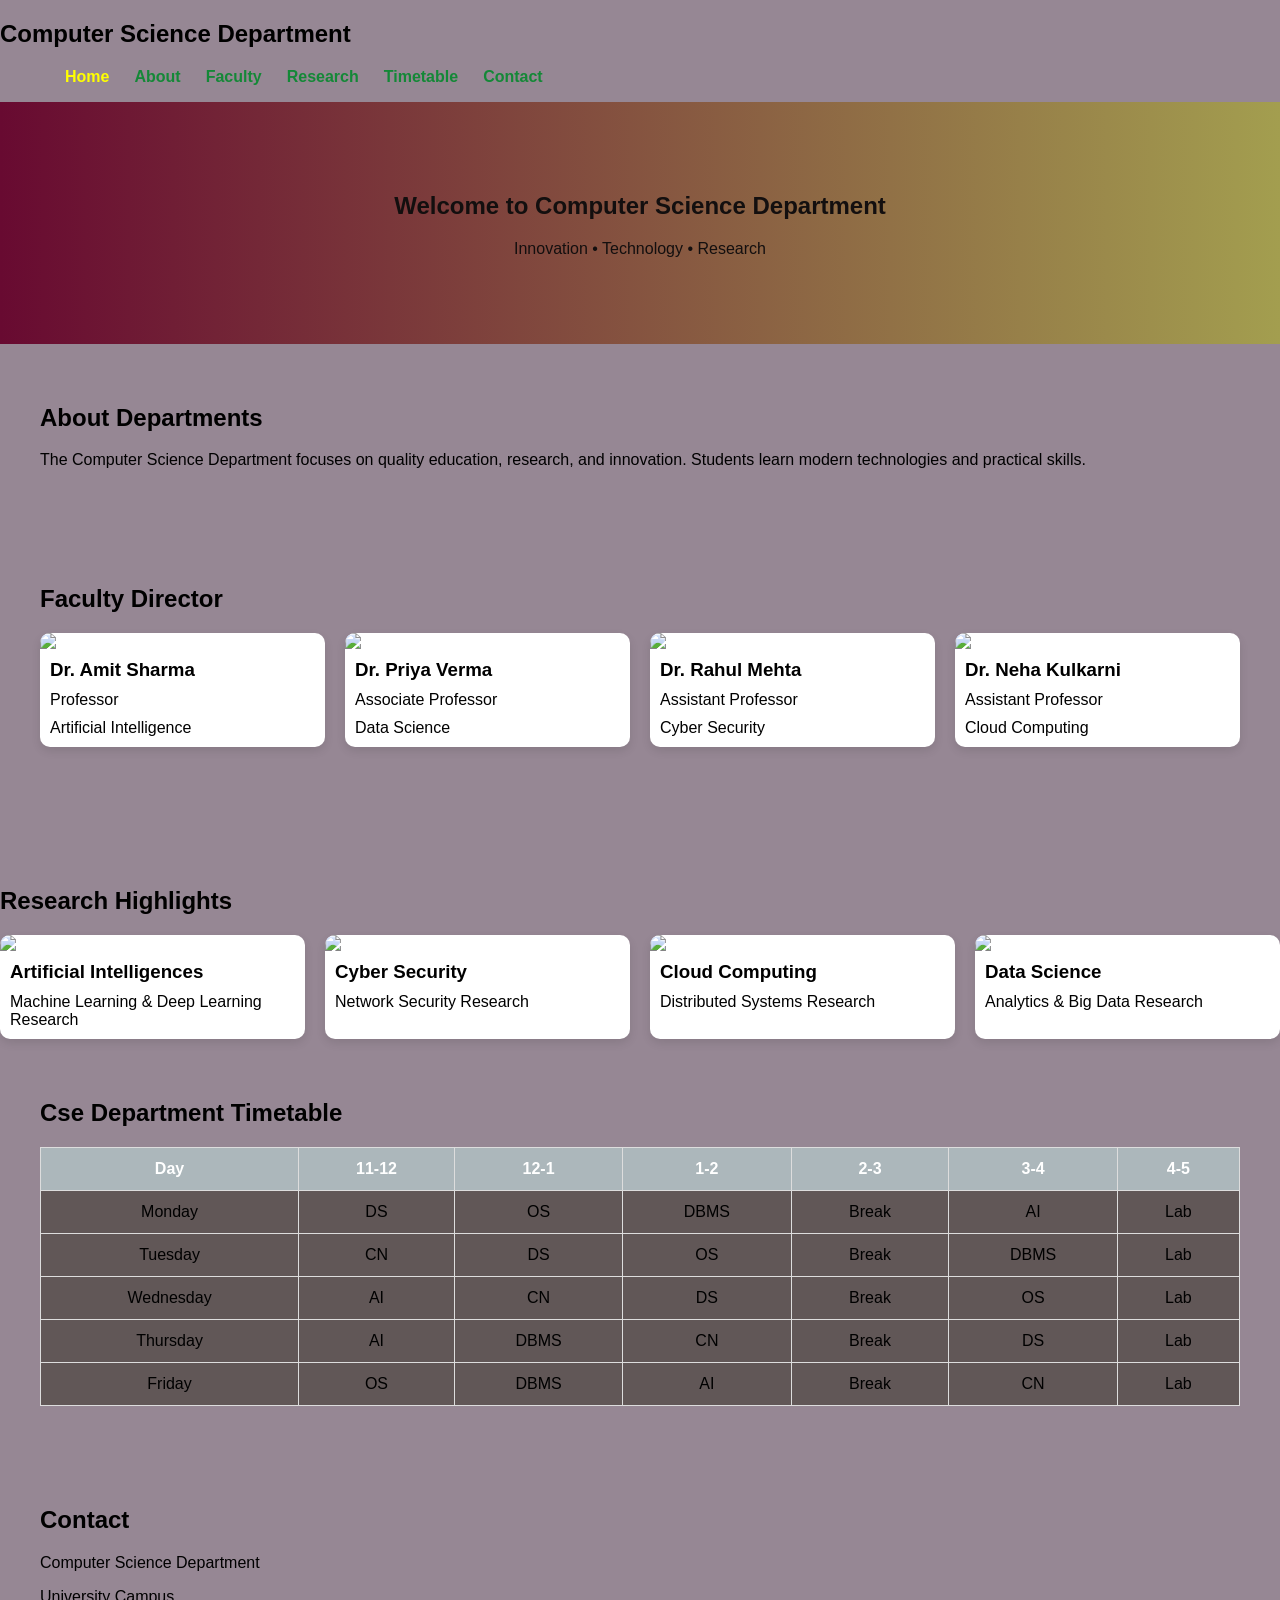
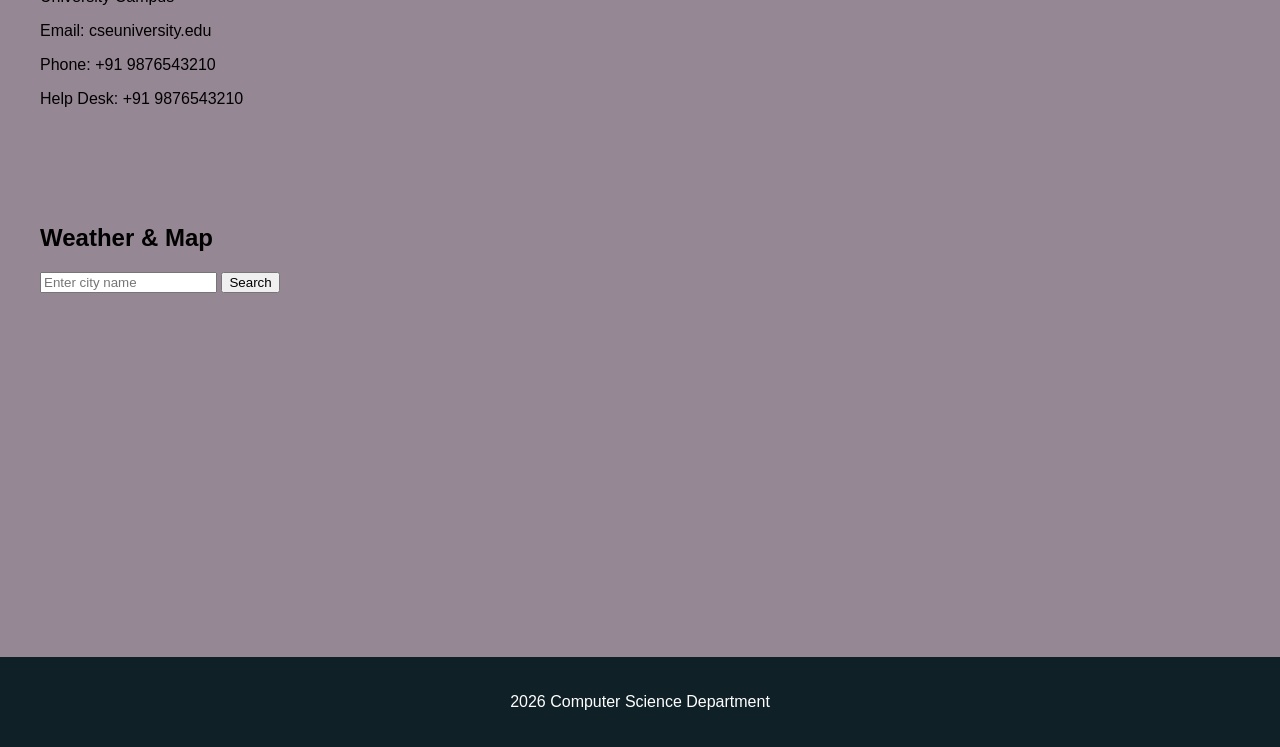
==== commit 47859763: "ADD weather api section" ====
--- a/index.html
+++ b/index.html
@@ -177,6 +177,15 @@
         <p>Help Desk: +91 9876543210</p>
 
     </section>
+   <section id="weather">
+  <h2>Weather & Map</h2>
+
+  <input type="text" id="city" placeholder="Enter city name">
+  <button onclick="getWeather()">Search</button>
+
+  <div id="result"></div>
+  <iframe id="map" width="100%" height="300"></iframe>
+</section>
     <footer>
 
         <p>2026 Computer Science Department</p>
--- a/style.css
+++ b/style.css
@@ -125,3 +125,9 @@
         margin: 10px 0;
     }
 }
+
+#map {
+  margin-top: 20px;
+  border: none;
+  border-radius: 10px;
+}
